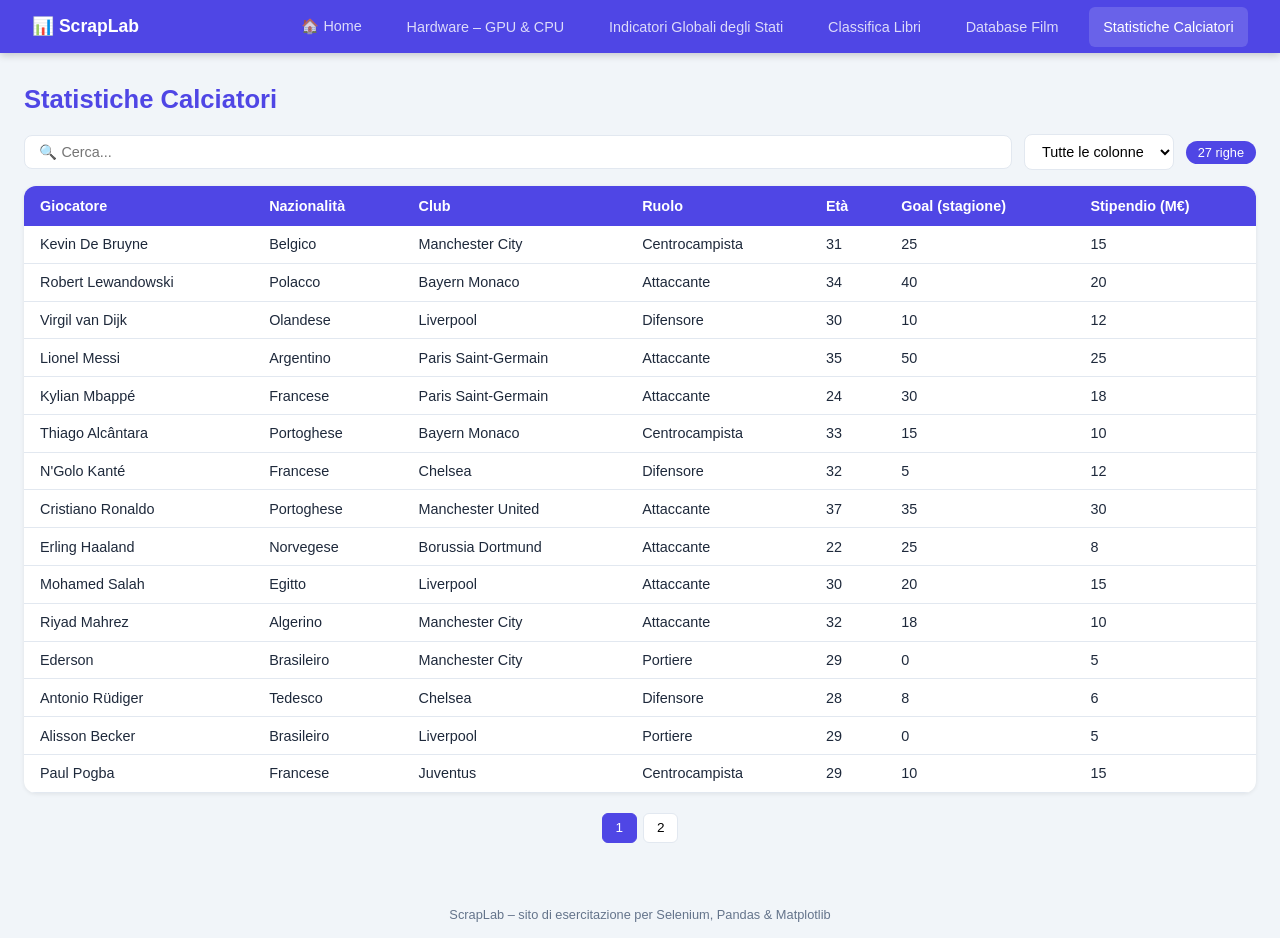
==== calciatori.html @ 045aeb1c "Add files via upload" ====
<!DOCTYPE html>
<html lang="it">
<head>
  <meta charset="UTF-8">
  <meta name="viewport" content="width=device-width, initial-scale=1.0">
  <title>Statistiche Calciatori – ScrapLab</title>
  
<style>
  :root {
    --primary: #4f46e5;
    --primary-light: #818cf8;
    --bg: #f1f5f9;
    --card: #ffffff;
    --text: #1e293b;
    --muted: #64748b;
    --border: #e2e8f0;
    --radius: 12px;
  }
  * { box-sizing: border-box; margin: 0; padding: 0; }
  body { font-family: 'Segoe UI', sans-serif; background: var(--bg); color: var(--text); }

  /* ── NAV ── */
  nav {
    background: var(--primary);
    padding: 0 2rem;
    display: flex;
    align-items: center;
    gap: 1rem;
    flex-wrap: wrap;
    box-shadow: 0 2px 8px rgba(0,0,0,.2);
  }
  nav .brand { color: #fff; font-weight: 700; font-size: 1.1rem; padding: 1rem 0; margin-right: auto; }
  nav a {
    color: rgba(255,255,255,.8);
    text-decoration: none;
    padding: .75rem .9rem;
    border-radius: 6px;
    font-size: .9rem;
    transition: background .2s, color .2s;
  }
  nav a:hover, nav a.active { background: rgba(255,255,255,.15); color: #fff; }

  /* ── MAIN ── */
  main { max-width: 1300px; margin: 2rem auto; padding: 0 1.5rem; }
  h1 { font-size: 1.6rem; margin-bottom: 1.25rem; color: var(--primary); }

  /* ── CONTROLS ── */
  .controls {
    display: flex;
    gap: .75rem;
    flex-wrap: wrap;
    align-items: center;
    margin-bottom: 1rem;
  }
  .controls input[type=text] {
    flex: 1; min-width: 220px;
    padding: .5rem .9rem;
    border: 1px solid var(--border);
    border-radius: 8px;
    font-size: .9rem;
    outline: none;
    transition: border .2s;
  }
  .controls input[type=text]:focus { border-color: var(--primary-light); }
  .controls select {
    padding: .5rem .8rem;
    border: 1px solid var(--border);
    border-radius: 8px;
    font-size: .9rem;
    background: var(--card);
    cursor: pointer;
  }
  .badge {
    background: var(--primary);
    color: #fff;
    border-radius: 20px;
    padding: .25rem .75rem;
    font-size: .8rem;
    margin-left: auto;
  }

  /* ── TABLE ── */
  .table-wrap {
    background: var(--card);
    border-radius: var(--radius);
    box-shadow: 0 1px 4px rgba(0,0,0,.08);
    overflow-x: auto;
  }
  table { width: 100%; border-collapse: collapse; font-size: .9rem; }
  thead th {
    background: var(--primary);
    color: #fff;
    padding: .75rem 1rem;
    text-align: left;
    cursor: pointer;
    user-select: none;
    white-space: nowrap;
    position: sticky; top: 0;
  }
  thead th:hover { background: var(--primary-light); }
  thead th.sort-asc::after  { content: " ▲"; font-size: .7rem; }
  thead th.sort-desc::after { content: " ▼"; font-size: .7rem; }
  tbody tr { border-bottom: 1px solid var(--border); transition: background .15s; }
  tbody tr:hover { background: #f8fafc; }
  tbody tr:last-child { border-bottom: none; }
  td { padding: .65rem 1rem; }
  .no-results { text-align: center; padding: 2rem; color: var(--muted); font-style: italic; }

  /* ── PAGINATION ── */
  .pagination {
    display: flex;
    justify-content: center;
    gap: .4rem;
    margin-top: 1.25rem;
    flex-wrap: wrap;
  }
  .pagination button {
    padding: .4rem .8rem;
    border: 1px solid var(--border);
    border-radius: 6px;
    background: var(--card);
    cursor: pointer;
    font-size: .85rem;
    transition: all .2s;
  }
  .pagination button:hover, .pagination button.active {
    background: var(--primary);
    color: #fff;
    border-color: var(--primary);
  }

  /* ── FOOTER ── */
  footer { text-align: center; color: var(--muted); font-size: .8rem; padding: 2rem 0 1rem; }

  /* ── INDEX CARDS ── */
  .cards { display: grid; grid-template-columns: repeat(auto-fill, minmax(260px, 1fr)); gap: 1.25rem; }
  .card {
    background: var(--card);
    border-radius: var(--radius);
    box-shadow: 0 1px 4px rgba(0,0,0,.08);
    padding: 1.5rem;
    text-decoration: none;
    color: var(--text);
    border: 2px solid transparent;
    transition: border .2s, transform .2s;
    display: block;
  }
  .card:hover { border-color: var(--primary); transform: translateY(-3px); }
  .card .icon { font-size: 2rem; margin-bottom: .5rem; }
  .card h2 { font-size: 1rem; color: var(--primary); }
  .card p { font-size: .85rem; color: var(--muted); margin-top: .25rem; }
</style>

</head>
<body>
<nav><span class="brand">📊 ScrapLab</span><a href="index.html">🏠 Home</a><a href="hardware.html">Hardware – GPU & CPU</a><a href="stati.html">Indicatori Globali degli Stati</a><a href="libri.html">Classifica Libri</a><a href="film.html">Database Film</a><a href="calciatori.html" class="active">Statistiche Calciatori</a></nav>
<main>
  <h1>Statistiche Calciatori</h1>
  <div class="controls">
    <input type="text" id="search" placeholder="🔍 Cerca...">
    <select id="col-filter"><option value="-1">Tutte le colonne</option><option value="0">Giocatore</option><option value="1">Nazionalità</option><option value="2">Club</option><option value="3">Ruolo</option><option value="4">Età</option><option value="5">Goal (stagione)</option><option value="6">Stipendio (M€)</option></select>
    <span class="badge" id="row-count"></span>
  </div>
  <div class="table-wrap">
    <table>
      <thead><tr><th>Giocatore</th><th>Nazionalità</th><th>Club</th><th>Ruolo</th><th>Età</th><th>Goal (stagione)</th><th>Stipendio (M€)</th></tr></thead>
      <tbody><tr><td>Kevin De Bruyne</td><td>Belgico</td><td>Manchester City</td><td>Centrocampista</td><td>31</td><td>25</td><td>15</td></tr>
<tr><td>Robert Lewandowski</td><td>Polacco</td><td>Bayern Monaco</td><td>Attaccante</td><td>34</td><td>40</td><td>20</td></tr>
<tr><td>Virgil van Dijk</td><td>Olandese</td><td>Liverpool</td><td>Difensore</td><td>30</td><td>10</td><td>12</td></tr>
<tr><td>Lionel Messi</td><td>Argentino</td><td>Paris Saint-Germain</td><td>Attaccante</td><td>35</td><td>50</td><td>25</td></tr>
<tr><td>Kylian Mbappé</td><td>Francese</td><td>Paris Saint-Germain</td><td>Attaccante</td><td>24</td><td>30</td><td>18</td></tr>
<tr><td>Thiago Alcântara</td><td>Portoghese</td><td>Bayern Monaco</td><td>Centrocampista</td><td>33</td><td>15</td><td>10</td></tr>
<tr><td>N'Golo Kanté</td><td>Francese</td><td>Chelsea</td><td>Difensore</td><td>32</td><td>5</td><td>12</td></tr>
<tr><td>Cristiano Ronaldo</td><td>Portoghese</td><td>Manchester United</td><td>Attaccante</td><td>37</td><td>35</td><td>30</td></tr>
<tr><td>Erling Haaland</td><td>Norvegese</td><td>Borussia Dortmund</td><td>Attaccante</td><td>22</td><td>25</td><td>8</td></tr>
<tr><td>Mohamed Salah</td><td>Egitto</td><td>Liverpool</td><td>Attaccante</td><td>30</td><td>20</td><td>15</td></tr>
<tr><td>Riyad Mahrez</td><td>Algerino</td><td>Manchester City</td><td>Attaccante</td><td>32</td><td>18</td><td>10</td></tr>
<tr><td>Ederson</td><td>Brasileiro</td><td>Manchester City</td><td>Portiere</td><td>29</td><td>0</td><td>5</td></tr>
<tr><td>Antonio Rüdiger</td><td>Tedesco</td><td>Chelsea</td><td>Difensore</td><td>28</td><td>8</td><td>6</td></tr>
<tr><td>Alisson Becker</td><td>Brasileiro</td><td>Liverpool</td><td>Portiere</td><td>29</td><td>0</td><td>5</td></tr>
<tr><td>Paul Pogba</td><td>Francese</td><td>Juventus</td><td>Centrocampista</td><td>29</td><td>10</td><td>15</td></tr>
<tr><td>Fabinho</td><td>Brasileiro</td><td>Liverpool</td><td>Difensore</td><td>28</td><td>2</td><td>6</td></tr>
<tr><td>Alvaro Morata</td><td>Spagnolo</td><td>Atlético Madrid</td><td>Attaccante</td><td>30</td><td>20</td><td>12</td></tr>
<tr><td>Sergio Agüero</td><td>Argentino</td><td>Barcelona</td><td>Attaccante</td><td>33</td><td>15</td><td>10</td></tr>
<tr><td>Trent Alexander-Arnold</td><td>Inglese</td><td>Liverpool</td><td>Difensore</td><td>24</td><td>5</td><td>6</td></tr>
<tr><td>Pierre-Emerick Aubameyang</td><td>Gabonese</td><td>Arsenal</td><td>Attaccante</td><td>32</td><td>25</td><td>15</td></tr>
<tr><td>Harry Kane</td><td>Inglese</td><td>Tottenham Hotspur</td><td>Attaccante</td><td>29</td><td>20</td><td>12</td></tr>
<tr><td>Matthijs de Ligt</td><td>Olandese</td><td>Juventus</td><td>Difensore</td><td>24</td><td>3</td><td>5</td></tr>
<tr><td>Federico Chiesa</td><td>Italiano</td><td>Juventus</td><td>Centrocampista</td><td>25</td><td>10</td><td>8</td></tr>
<tr><td>Hakim Ziyech</td><td>Marocchino</td><td>Chelsea</td><td>Centrocampista</td><td>29</td><td>12</td><td>15</td></tr>
<tr><td>Kai Havertz</td><td>Tedesco</td><td>Chelsea</td><td>Centrocampista</td><td>22</td><td>10</td><td>6</td></tr>
<tr><td>Jules Koundé</td><td>Francese</td><td>Barcelona</td><td>Difensore</td><td>24</td><td>5</td><td>4</td></tr>
<tr><td>Erling Braut Haaland</td><td>Norvegese</td><td>Borussia Dortmund</td><td>Attaccante</td><td>22</td><td>25</td><td>8</td></tr>
</tbody>
    </table>
  </div>
  <div class="pagination" id="pagination"></div>
</main>
<footer>ScrapLab – sito di esercitazione per Selenium, Pandas &amp; Matplotlib</footer>

<script>
(function () {
  const ROWS_PER_PAGE = 15;
  let currentPage = 1;
  let sortCol = -1, sortDir = 1;
  let filtered = [];

  const tbody   = document.querySelector('tbody');
  const allRows = Array.from(tbody.querySelectorAll('tr'));
  const countEl = document.getElementById('row-count');
  const searchEl = document.getElementById('search');
  const colSel  = document.getElementById('col-filter');
  const pagDiv  = document.getElementById('pagination');

  function applyFilter() {
    const q   = searchEl.value.toLowerCase();
    const col = parseInt(colSel.value);  // -1 = tutte
    filtered  = allRows.filter(tr => {
      const cells = tr.querySelectorAll('td');
      if (col === -1) return Array.from(cells).some(td => td.textContent.toLowerCase().includes(q));
      return cells[col] && cells[col].textContent.toLowerCase().includes(q);
    });
    currentPage = 1;
    render();
  }

  function applySort(colIdx) {
    if (sortCol === colIdx) sortDir *= -1;
    else { sortCol = colIdx; sortDir = 1; }
    filtered.sort((a, b) => {
      const va = a.querySelectorAll('td')[colIdx]?.textContent || '';
      const vb = b.querySelectorAll('td')[colIdx]?.textContent || '';
      const na = parseFloat(va.replace(/[^0-9.\-]/g, ''));
      const nb = parseFloat(vb.replace(/[^0-9.\-]/g, ''));
      if (!isNaN(na) && !isNaN(nb)) return (na - nb) * sortDir;
      return va.localeCompare(vb) * sortDir;
    });
    document.querySelectorAll('thead th').forEach((th, i) => {
      th.classList.remove('sort-asc', 'sort-desc');
      if (i === colIdx) th.classList.add(sortDir === 1 ? 'sort-asc' : 'sort-desc');
    });
    render();
  }

  function render() {
    const total  = filtered.length;
    const pages  = Math.max(1, Math.ceil(total / ROWS_PER_PAGE));
    if (currentPage > pages) currentPage = pages;
    const start  = (currentPage - 1) * ROWS_PER_PAGE;
    const slice  = filtered.slice(start, start + ROWS_PER_PAGE);

    allRows.forEach(tr => tr.style.display = 'none');
    slice.forEach(tr => tr.style.display = '');

    // no-results
    let noEl = tbody.querySelector('.no-results-row');
    if (slice.length === 0) {
      if (!noEl) {
        noEl = document.createElement('tr');
        noEl.className = 'no-results-row';
        const cols = document.querySelectorAll('thead th').length;
        noEl.innerHTML = `<td colspan="${cols}" class="no-results">Nessun risultato trovato.</td>`;
        tbody.appendChild(noEl);
      }
    } else if (noEl) noEl.remove();

    countEl.textContent = total + ' righe';

    // pagination
    pagDiv.innerHTML = '';
    const range = pageRange(currentPage, pages);
    range.forEach(p => {
      const btn = document.createElement('button');
      if (p === '…') { btn.textContent = '…'; btn.disabled = true; }
      else {
        btn.textContent = p;
        if (p === currentPage) btn.classList.add('active');
        btn.onclick = () => { currentPage = p; render(); };
      }
      pagDiv.appendChild(btn);
    });
  }

  function pageRange(cur, tot) {
    if (tot <= 7) return Array.from({length: tot}, (_, i) => i + 1);
    const r = [1];
    if (cur > 3) r.push('…');
    for (let i = Math.max(2, cur-1); i <= Math.min(tot-1, cur+1); i++) r.push(i);
    if (cur < tot - 2) r.push('…');
    r.push(tot);
    return r;
  }

  // Event listeners
  searchEl.addEventListener('input', applyFilter);
  colSel.addEventListener('change', applyFilter);
  document.querySelectorAll('thead th').forEach((th, i) =>
    th.addEventListener('click', () => applySort(i))
  );

  // Init
  filtered = [...allRows];
  render();
})();
</script>

</body>
</html>
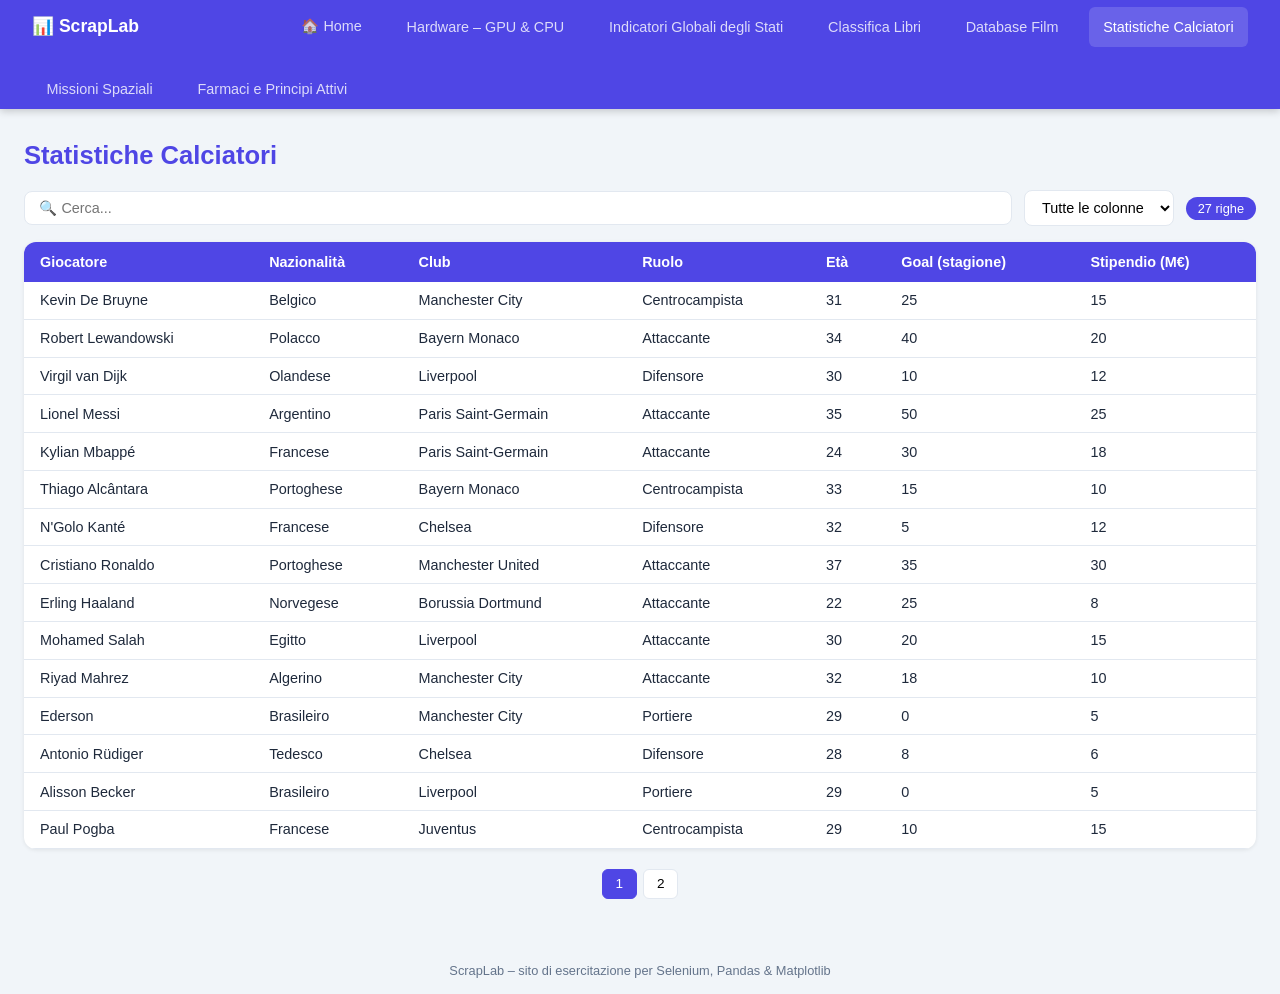
==== commit 7038b3c0: "Add files via upload" ====
--- a/calciatori.html
+++ b/calciatori.html
@@ -153,7 +153,16 @@
 
 </head>
 <body>
-<nav><span class="brand">📊 ScrapLab</span><a href="index.html">🏠 Home</a><a href="hardware.html">Hardware – GPU & CPU</a><a href="stati.html">Indicatori Globali degli Stati</a><a href="libri.html">Classifica Libri</a><a href="film.html">Database Film</a><a href="calciatori.html" class="active">Statistiche Calciatori</a></nav>
+  <nav><span class="brand">📊 ScrapLab</span>
+    <a href="index.html">🏠 Home</a>
+    <a href="hardware.html">Hardware – GPU & CPU</a>
+    <a href="stati.html">Indicatori Globali degli Stati</a>
+    <a href="libri.html">Classifica Libri</a>
+    <a href="film.html">Database Film</a>
+    <a href="calciatori.html" class="active">Statistiche Calciatori</a>
+    <a href="missioni_spaziali.html" >Missioni Spaziali</a>
+    <a href="farmaci.html">Farmaci e Principi Attivi</a>
+  </nav>
 <main>
   <h1>Statistiche Calciatori</h1>
   <div class="controls">
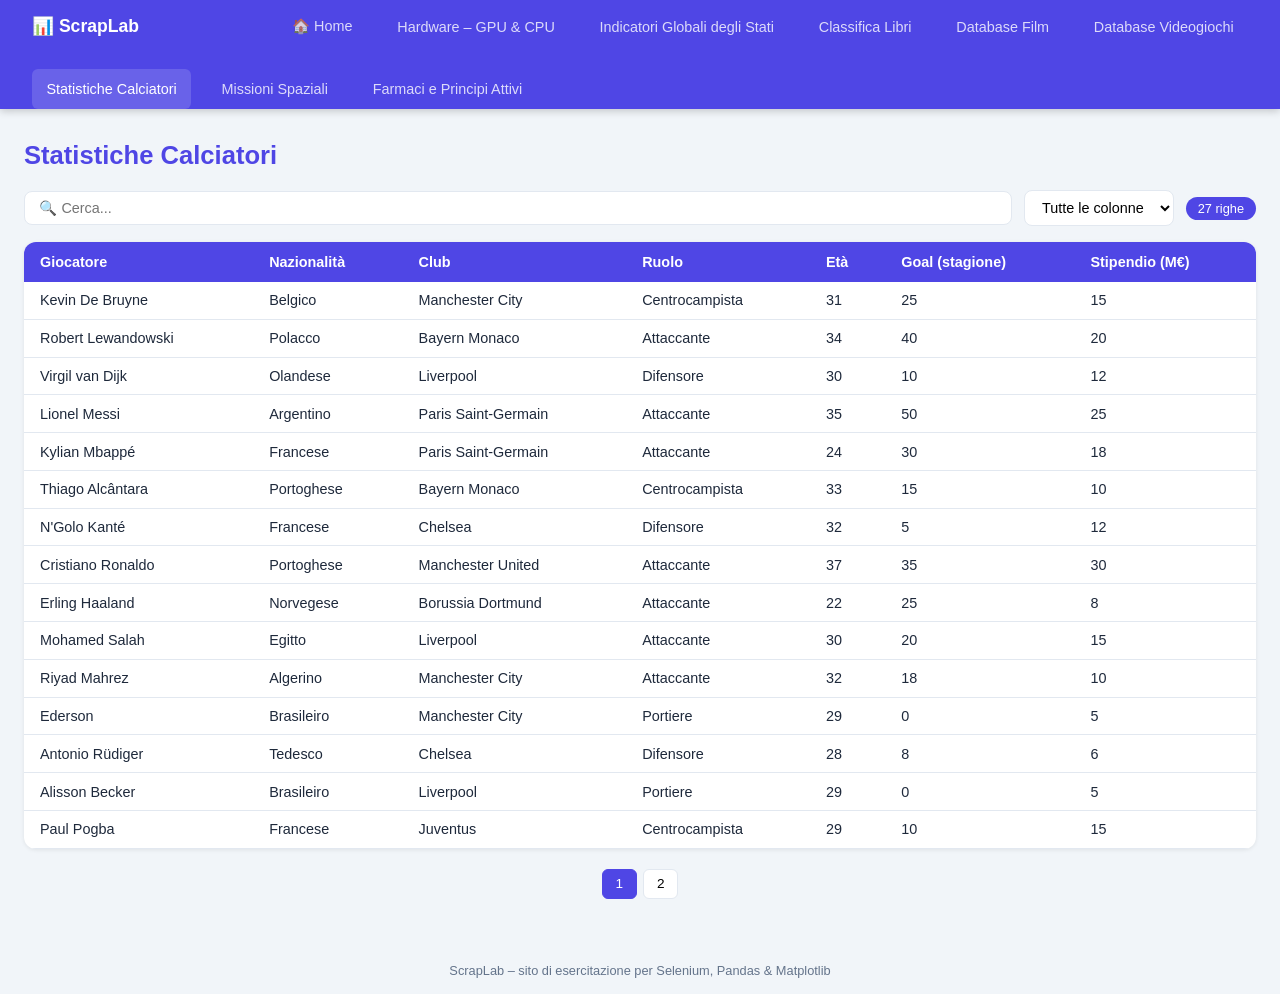
==== commit 44bf72fe: "Add files via upload" ====
--- a/calciatori.html
+++ b/calciatori.html
@@ -159,6 +159,7 @@
     <a href="stati.html">Indicatori Globali degli Stati</a>
     <a href="libri.html">Classifica Libri</a>
     <a href="film.html">Database Film</a>
+    <a href="videogiochi.html">Database Videogiochi</a>
     <a href="calciatori.html" class="active">Statistiche Calciatori</a>
     <a href="missioni_spaziali.html" >Missioni Spaziali</a>
     <a href="farmaci.html">Farmaci e Principi Attivi</a>
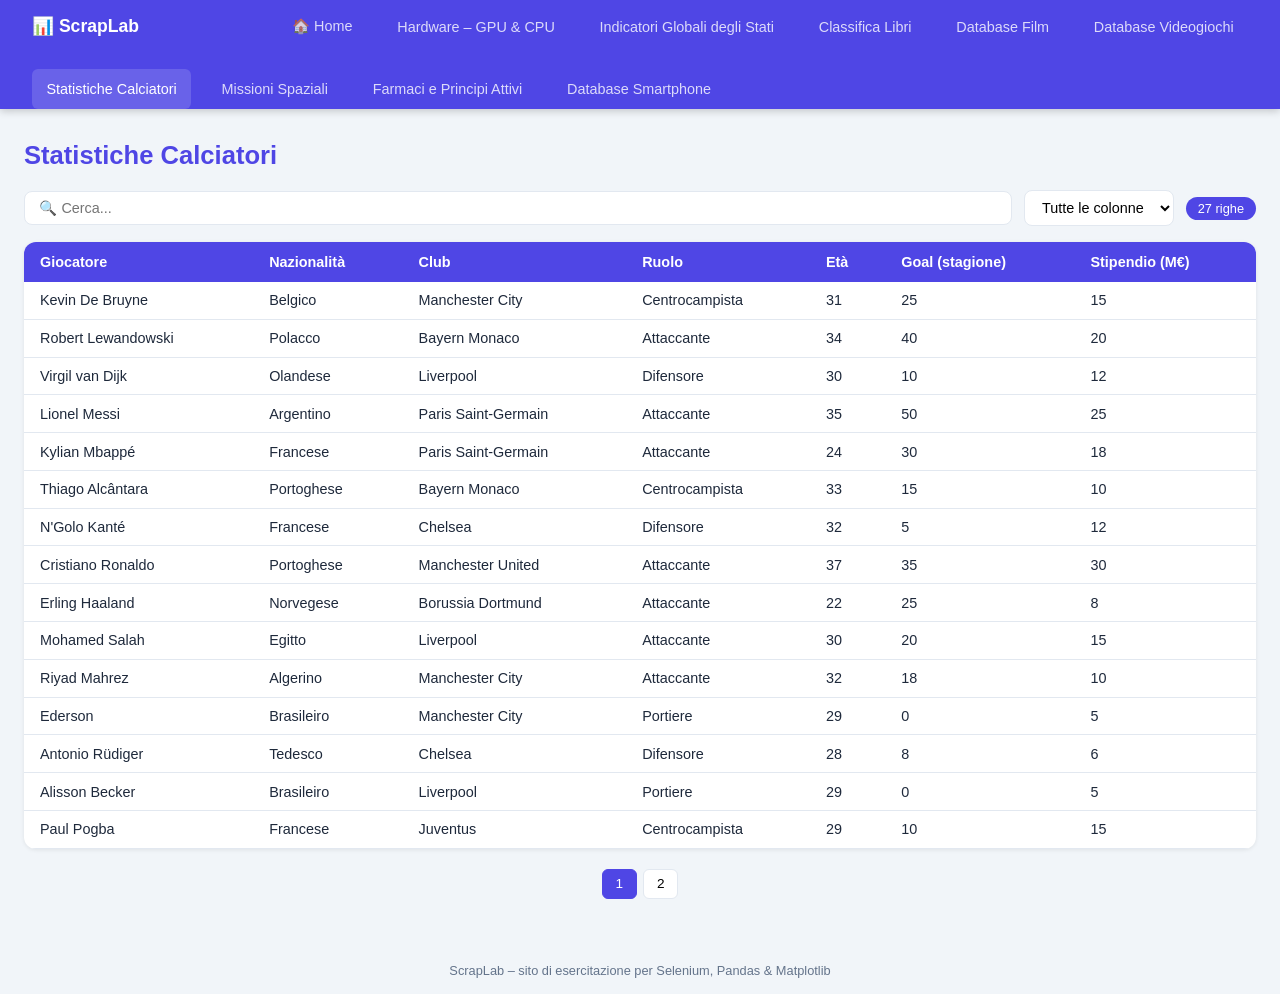
==== commit f2e776f7: "Add files via upload" ====
--- a/calciatori.html
+++ b/calciatori.html
@@ -163,6 +163,7 @@
     <a href="calciatori.html" class="active">Statistiche Calciatori</a>
     <a href="missioni_spaziali.html" >Missioni Spaziali</a>
     <a href="farmaci.html">Farmaci e Principi Attivi</a>
+    <a href="smartphone.html">Database Smartphone</a>
   </nav>
 <main>
   <h1>Statistiche Calciatori</h1>
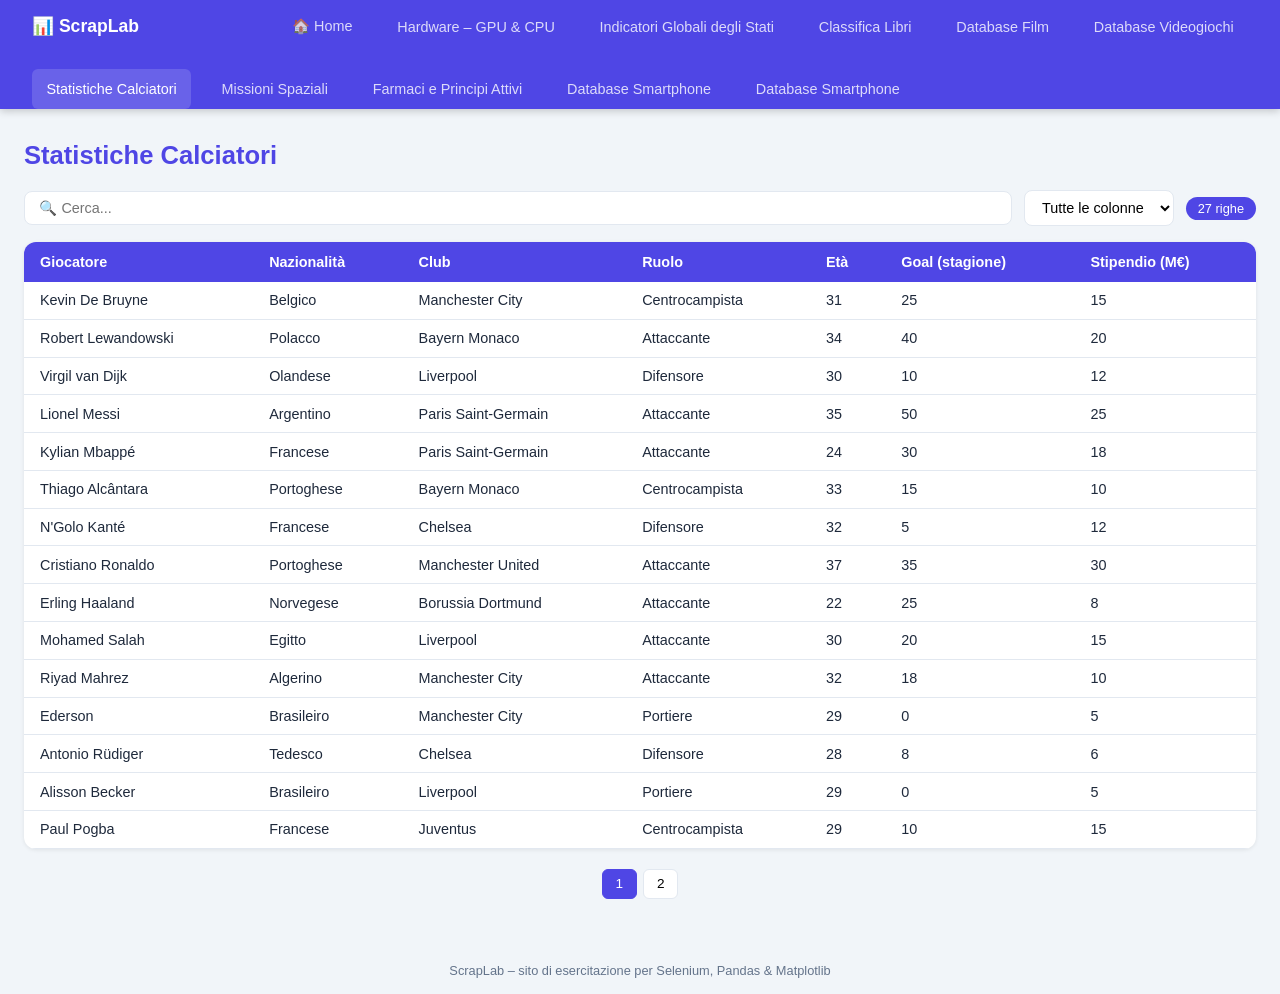
==== commit d88751b7: "Add files via upload" ====
--- a/calciatori.html
+++ b/calciatori.html
@@ -164,6 +164,7 @@
     <a href="missioni_spaziali.html" >Missioni Spaziali</a>
     <a href="farmaci.html">Farmaci e Principi Attivi</a>
     <a href="smartphone.html">Database Smartphone</a>
+    <a href="laptop.html">Database Smartphone</a>
   </nav>
 <main>
   <h1>Statistiche Calciatori</h1>
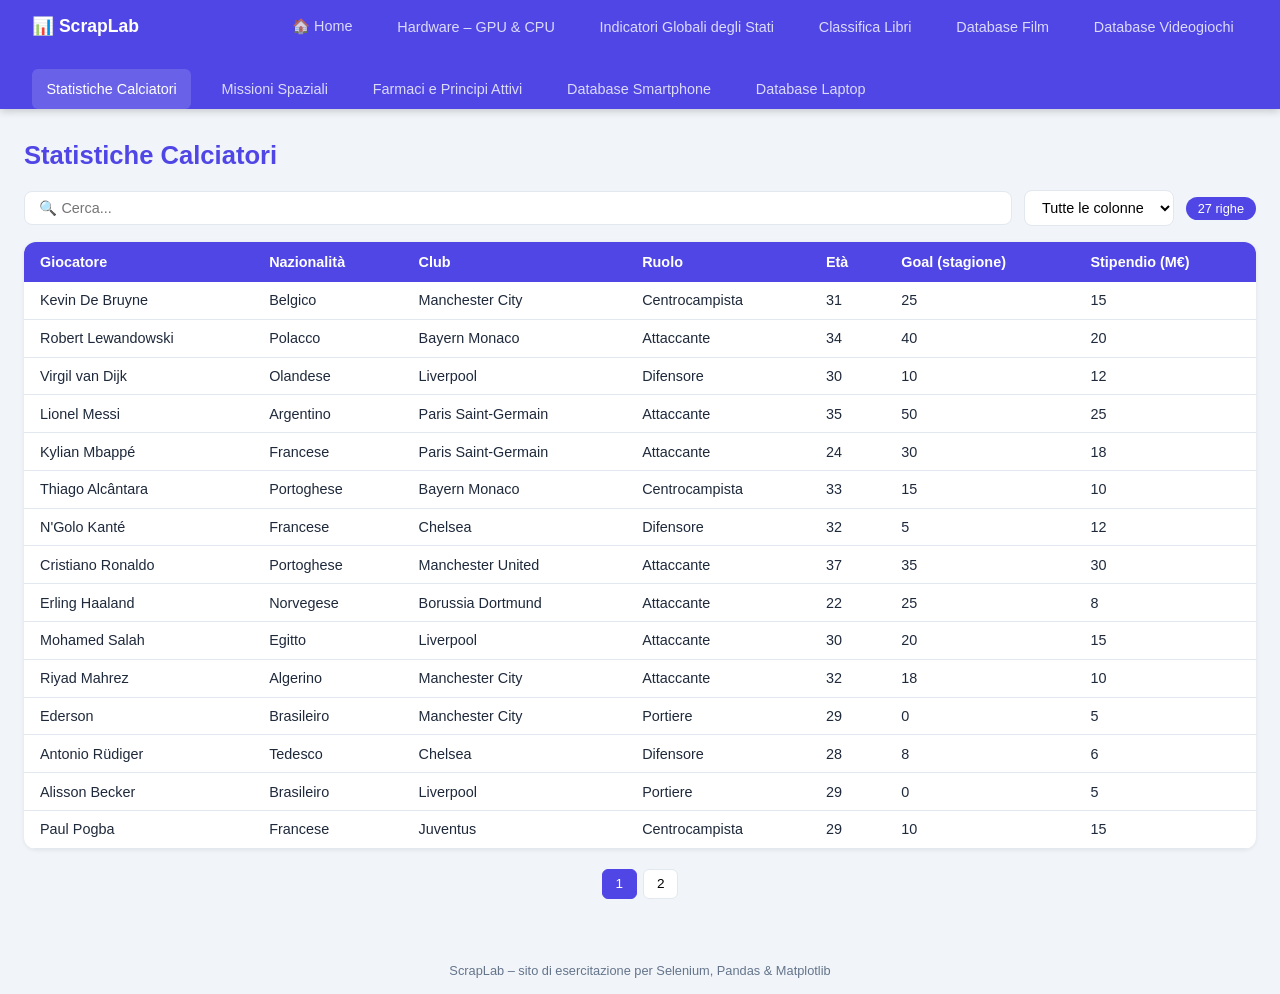
==== commit 0a03ba3b: "Add files via upload" ====
--- a/calciatori.html
+++ b/calciatori.html
@@ -164,7 +164,7 @@
     <a href="missioni_spaziali.html" >Missioni Spaziali</a>
     <a href="farmaci.html">Farmaci e Principi Attivi</a>
     <a href="smartphone.html">Database Smartphone</a>
-    <a href="laptop.html">Database Smartphone</a>
+    <a href="laptop.html">Database Laptop</a>
   </nav>
 <main>
   <h1>Statistiche Calciatori</h1>
